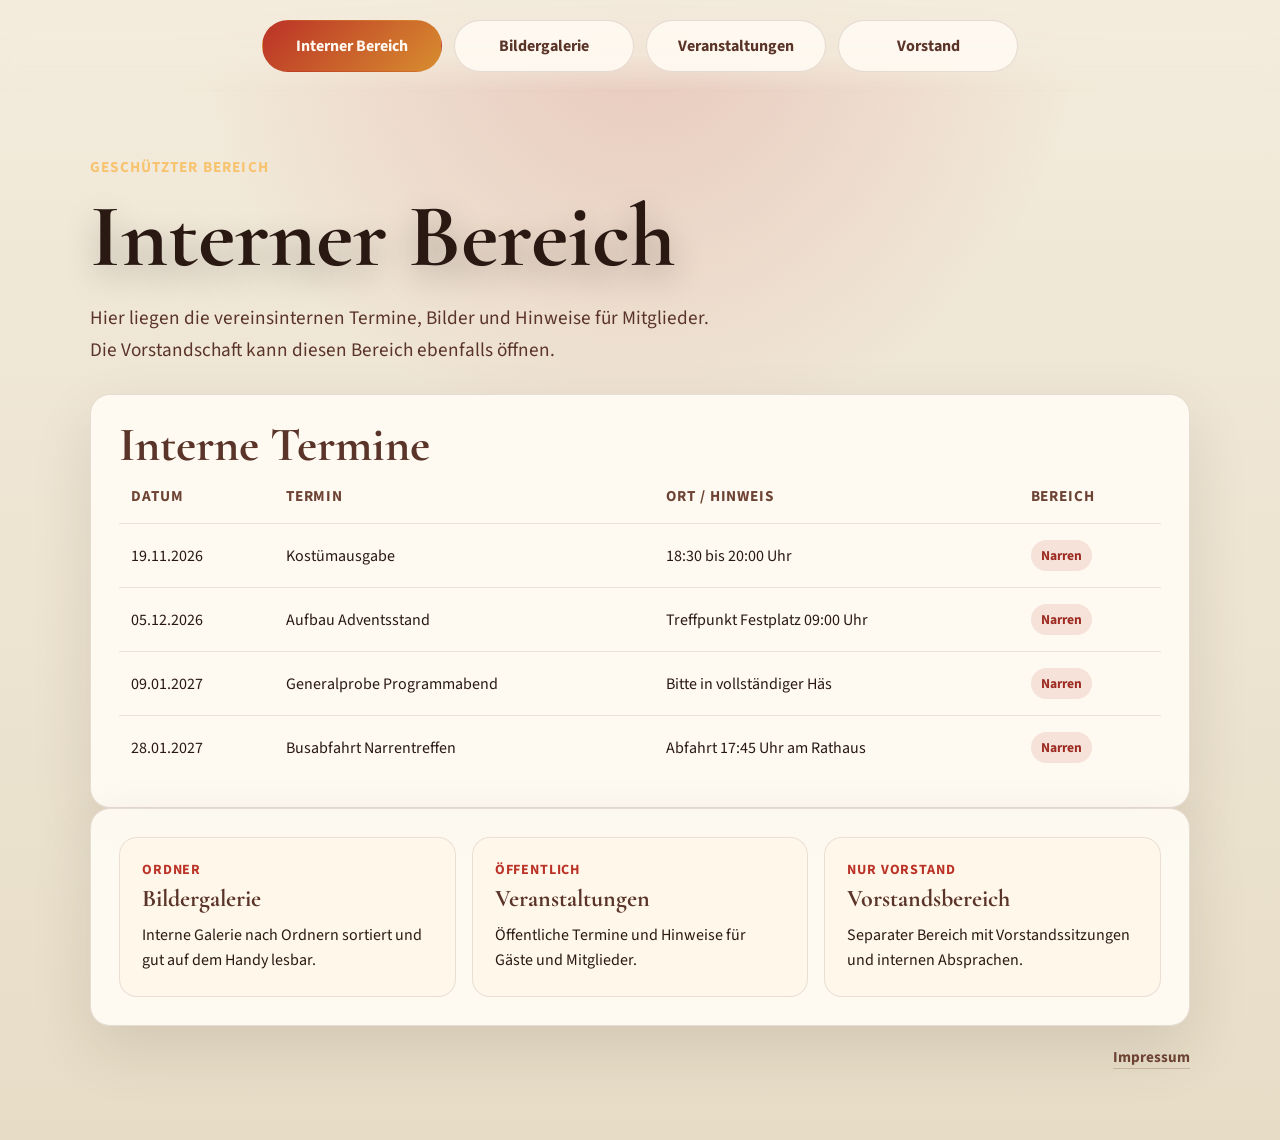
==== intern/index.html @ b7cf4ba6 "Switch site to OVH basic auth areas" ====
<!DOCTYPE html>
<html lang="de">
<head>
    <meta charset="UTF-8">
    <meta name="viewport" content="width=device-width, initial-scale=1.0">
    <title>Interner Bereich | Narrenverein Ezglonker Biesendorf</title>
    <link rel="preconnect" href="https://fonts.googleapis.com">
    <link rel="preconnect" href="https://fonts.gstatic.com" crossorigin>
    <link href="https://fonts.googleapis.com/css2?family=Cormorant+Garamond:wght@500;600;700&amp;family=Source+Sans+3:wght@400;500;600;700&amp;display=swap" rel="stylesheet">
    <link rel="stylesheet" href="../style.css">
</head>
<body class="page-inner">
    <main class="page-shell">
        <section class="page-header">
            <p class="eyebrow">Geschützter Bereich</p>
            <h1>Interner Bereich</h1>
            <p class="lead dark">
                Hier liegen die vereinsinternen Termine, Bilder und Hinweise für
                Mitglieder. Die Vorstandschaft kann diesen Bereich ebenfalls öffnen.
            </p>
        </section>

        <section class="panel">
            <h2>Interne Termine</h2>
            <table class="events-table">
                <thead>
                    <tr>
                        <th>Datum</th>
                        <th>Termin</th>
                        <th>Ort / Hinweis</th>
                        <th>Bereich</th>
                    </tr>
                </thead>
                <tbody>
                    <tr>
                        <td data-label="Datum">19.11.2026</td>
                        <td data-label="Termin">Kostümausgabe</td>
                        <td data-label="Ort / Hinweis">18:30 bis 20:00 Uhr</td>
                        <td data-label="Bereich"><span class="type-pill type-pill--narren">Narren</span></td>
                    </tr>
                    <tr>
                        <td data-label="Datum">05.12.2026</td>
                        <td data-label="Termin">Aufbau Adventsstand</td>
                        <td data-label="Ort / Hinweis">Treffpunkt Festplatz 09:00 Uhr</td>
                        <td data-label="Bereich"><span class="type-pill type-pill--narren">Narren</span></td>
                    </tr>
                    <tr>
                        <td data-label="Datum">09.01.2027</td>
                        <td data-label="Termin">Generalprobe Programmabend</td>
                        <td data-label="Ort / Hinweis">Bitte in vollständiger Häs</td>
                        <td data-label="Bereich"><span class="type-pill type-pill--narren">Narren</span></td>
                    </tr>
                    <tr>
                        <td data-label="Datum">28.01.2027</td>
                        <td data-label="Termin">Busabfahrt Narrentreffen</td>
                        <td data-label="Ort / Hinweis">Abfahrt 17:45 Uhr am Rathaus</td>
                        <td data-label="Bereich"><span class="type-pill type-pill--narren">Narren</span></td>
                    </tr>
                </tbody>
            </table>
        </section>

        <section class="panel access-panel">
            <div class="area-grid">
                <a class="quick-link" href="bildergalerie.html">
                    <p class="link-kicker">Ordner</p>
                    <h3>Bildergalerie</h3>
                    <p>Interne Galerie nach Ordnern sortiert und gut auf dem Handy lesbar.</p>
                </a>
                <a class="quick-link" href="../veranstaltungen.html">
                    <p class="link-kicker">Öffentlich</p>
                    <h3>Veranstaltungen</h3>
                    <p>Öffentliche Termine und Hinweise für Gäste und Mitglieder.</p>
                </a>
                <a class="quick-link" href="../vorstand/">
                    <p class="link-kicker">Nur Vorstand</p>
                    <h3>Vorstandsbereich</h3>
                    <p>Separater Bereich mit Vorstandssitzungen und internen Absprachen.</p>
                </a>
            </div>
        </section>

        <p class="small-footer-link">
            <a href="../impressum.html">Impressum</a>
        </p>
    </main>

    <nav class="navbar" aria-label="Hauptnavigation">
        <a class="active" href="./">Interner Bereich</a>
        <a href="bildergalerie.html">Bildergalerie</a>
        <a href="../veranstaltungen.html">Veranstaltungen</a>
        <a href="../vorstand/">Vorstand</a>
    </nav>
</body>
</html>
---- style.css ----
html,
body {
    width: 100%;
    max-width: 100%;
    overflow-x: hidden;
}

* {
    box-sizing: border-box;
}

body {
    margin: 0;
    min-height: 100vh;
    background: #efe7d5;
    color: #f8f2e8;
    font-family: "Source Sans 3", "Helvetica Neue", sans-serif;
}

body.auth-pending {
    visibility: hidden;
}

a {
    color: inherit;
}

.page-shell {
    position: relative;
    z-index: 1;
    width: min(1100px, calc(100% - 40px));
    margin: 0 auto;
    padding: 132px 0 72px;
}

.page-home .page-shell {
    min-height: calc(100vh - 120px);
    display: flex;
    flex-direction: column;
    justify-content: center;
    align-items: stretch;
}

.background-stage {
    position: fixed;
    inset: 0;
    width: 100vw;
    min-width: 100vw;
    z-index: 0;
    overflow: hidden;
}

.background-layer,
.background-overlay {
    position: absolute;
    inset: 0;
}

.background-layer {
    background-color: #4f1f17;
    background-position: center;
    background-repeat: no-repeat;
    background-size: cover;
    opacity: 0;
    transform: scale(1.04);
    transition: opacity 1.2s ease, transform 6s ease;
}

.background-layer.is-visible {
    opacity: 1;
    transform: scale(1);
}

.background-overlay {
    background:
        linear-gradient(180deg, rgba(36, 15, 12, 0.25), rgba(36, 15, 12, 0.78)),
        linear-gradient(90deg, rgba(15, 7, 5, 0.6), rgba(15, 7, 5, 0.12));
}

.login-page {
    overflow-x: hidden;
}

.login-preview {
    position: relative;
    z-index: 1;
    width: 100vw;
    min-width: 100vw;
    min-height: 100vh;
    filter: blur(16px);
    transform: scale(1.03);
    pointer-events: none;
}

.login-preview::after {
    content: "";
    position: absolute;
    inset: 0;
    background: rgba(12, 5, 4, 0.2);
}

.preview-shell {
    min-height: calc(100vh - 120px);
    display: flex;
    flex-direction: column;
    justify-content: center;
    gap: 28px;
}

.preview-hero,
.preview-panel {
    max-width: 1040px;
}

.preview-card {
    background: rgba(255, 247, 234, 0.96);
}

.navbar-preview {
    position: fixed;
}

.login-stage {
    position: fixed;
    inset: 0;
    width: 100vw;
    min-width: 100vw;
    z-index: 3;
    display: flex;
    align-items: center;
    justify-content: center;
    padding: 24px;
}

.login-modal {
    width: min(540px, 100%);
    background: rgba(255, 252, 245, 0.78);
    box-shadow: 0 32px 100px rgba(15, 7, 5, 0.34);
    backdrop-filter: blur(16px);
}

.login-title {
    font-size: clamp(2.8rem, 8vw, 4.5rem);
    line-height: 0.98;
    color: #5a3428;
}

.hero {
    max-width: 720px;
    padding: 28px 0 64px;
}

.hero-card {
    max-width: 100%;
    padding: 32px;
    border: 1px solid rgba(255, 255, 255, 0.14);
    border-radius: 24px;
    background: rgba(26, 11, 9, 0.34);
    box-shadow: 0 24px 80px rgba(0, 0, 0, 0.22);
    backdrop-filter: blur(10px);
}

.eyebrow {
    margin: 0 0 16px;
    color: #f7c36e;
    font-size: 0.95rem;
    font-weight: 700;
    letter-spacing: 0.08em;
    text-transform: uppercase;
}

.dark-eyebrow,
.dark {
    color: #5a3428;
}

h1,
h2,
h3 {
    margin: 0;
    font-family: "Cormorant Garamond", Georgia, serif;
    line-height: 0.95;
}

h1 {
    font-size: clamp(3.3rem, 7vw, 6.4rem);
    text-shadow: 0 12px 32px rgba(0, 0, 0, 0.28);
}

h2 {
    font-size: clamp(2rem, 4vw, 3rem);
    color: #5a3428;
}

h3 {
    font-size: 1.5rem;
    color: #5a3428;
}

.lead {
    max-width: 620px;
    margin: 24px 0 0;
    font-size: 1.2rem;
    line-height: 1.65;
}

.page-inner {
    color: #2a1913;
    background:
        radial-gradient(circle at top, rgba(183, 40, 39, 0.18), transparent 34%),
        linear-gradient(180deg, #f3ebdc 0%, #e7ddc7 100%);
}

.page-header {
    margin-bottom: 28px;
    padding-top: 24px;
}

.panel {
    padding: 28px;
    border: 1px solid rgba(90, 52, 40, 0.15);
    border-radius: 20px;
    background: rgba(255, 252, 245, 0.92);
    box-shadow: 0 24px 60px rgba(69, 38, 28, 0.12);
}

.intro-panel {
    margin-top: 24px;
}

.events-table {
    width: 100%;
    border-collapse: collapse;
}

.events-table th,
.events-table td {
    padding: 16px 12px;
    border-bottom: 1px solid rgba(90, 52, 40, 0.12);
    text-align: left;
}

.events-table th {
    font-size: 0.95rem;
    color: #6d4334;
    text-transform: uppercase;
    letter-spacing: 0.06em;
}

.events-table tr:last-child td {
    border-bottom: 0;
}

.panel-copy {
    margin: 12px 0 22px;
    color: #5a3428;
    line-height: 1.6;
}

.tab-bar {
    display: flex;
    flex-wrap: wrap;
    gap: 10px;
    margin: 0 0 22px;
}

.tab-button {
    padding: 12px 18px;
    border: 1px solid rgba(90, 52, 40, 0.12);
    border-radius: 999px;
    background: #fff7ea;
    color: #5a3428;
    font: inherit;
    font-weight: 700;
}

.tab-button.active {
    background: linear-gradient(135deg, #bb3227, #d88d2f);
    color: #fff9f1;
    border-color: transparent;
}

.type-pill {
    display: inline-flex;
    align-items: center;
    justify-content: center;
    padding: 6px 10px;
    border-radius: 999px;
    background: rgba(216, 141, 47, 0.18);
    color: #7b4a1f;
    font-size: 0.85rem;
    font-weight: 700;
}

.type-pill--narren {
    background: rgba(187, 50, 39, 0.12);
    color: #9d2d24;
}

.type-pill--board {
    background: rgba(90, 52, 40, 0.12);
    color: #5a3428;
}

.admin-grid {
    display: grid;
    grid-template-columns: repeat(2, minmax(0, 1fr));
    gap: 20px;
}

.admin-users-panel {
    margin-top: 20px;
}

.admin-user-list {
    display: grid;
    gap: 16px;
}

.admin-card {
    padding: 20px;
    border-radius: 18px;
    background: #fff7ea;
    border: 1px solid rgba(90, 52, 40, 0.12);
}

.admin-card-header {
    display: flex;
    justify-content: space-between;
    gap: 16px;
    margin-bottom: 16px;
}

.admin-subline {
    margin: 8px 0 0;
    color: #6d4334;
    font-weight: 600;
}

.admin-group-wrap,
.group-option-list {
    display: grid;
    gap: 10px;
}

.group-fieldset {
    margin: 0;
    padding: 14px 16px 16px;
    border: 1px solid rgba(90, 52, 40, 0.12);
    border-radius: 16px;
}

.group-fieldset legend {
    padding: 0 6px;
    color: #6d4334;
    font-weight: 700;
}

.checkbox-row {
    display: flex;
    align-items: center;
    gap: 12px;
    color: #5a3428;
    font-weight: 600;
}

.checkbox-row input {
    width: auto;
    margin: 0;
}

.admin-badge {
    background: rgba(90, 52, 40, 0.9);
}

.status-row {
    display: flex;
    align-items: flex-start;
    justify-content: flex-end;
}

.status-chip {
    display: inline-flex;
    align-items: center;
    padding: 8px 12px;
    border-radius: 999px;
    background: rgba(45, 107, 60, 0.12);
    color: #2d6b3c;
    font-size: 0.85rem;
    font-weight: 700;
}

.status-chip--warn {
    background: rgba(216, 141, 47, 0.18);
    color: #8c5c16;
}

.login-message.is-error {
    color: #bb3227;
}

.login-message.is-success {
    color: #2d6b3c;
}

.login-form {
    display: grid;
    gap: 18px;
}

.form-actions {
    display: flex;
    flex-wrap: wrap;
    gap: 12px;
}

.password-change-box {
    margin-top: 24px;
    padding-top: 24px;
    border-top: 1px solid rgba(90, 52, 40, 0.12);
}

.login-form label {
    display: grid;
    gap: 8px;
    font-weight: 600;
    color: #5a3428;
}

input {
    width: 100%;
    padding: 14px 16px;
    border: 1px solid rgba(90, 52, 40, 0.2);
    border-radius: 12px;
    font: inherit;
    background: #fffdf9;
}

input:focus {
    outline: 2px solid rgba(187, 50, 39, 0.25);
    border-color: #bb3227;
}

button,
.button-link {
    border: 0;
    border-radius: 999px;
    padding: 14px 20px;
    background: linear-gradient(135deg, #bb3227, #d88d2f);
    color: #fff7ef;
    font: inherit;
    font-weight: 700;
    text-decoration: none;
    display: inline-flex;
    align-items: center;
    justify-content: center;
    cursor: pointer;
}

.secondary-button {
    background: #5a3428;
}

.login-message {
    min-height: 1.4em;
    margin: 0;
    font-weight: 600;
    color: #bb3227;
}

.is-hidden {
    display: none;
}

.member-panel {
    margin-top: 20px;
}

.info-panel {
    margin-top: 20px;
}

.member-header {
    display: flex;
    align-items: center;
    justify-content: space-between;
    gap: 16px;
    margin-bottom: 24px;
}

.member-header--hero {
    align-items: flex-start;
}

.page-actions {
    display: flex;
    flex-wrap: wrap;
    align-items: center;
    justify-content: flex-end;
    gap: 12px;
}

.badge {
    margin: 0;
    padding: 12px 16px;
    border-radius: 999px;
    background: rgba(255, 255, 255, 0.12);
    color: #fff9f1;
    font-weight: 700;
}

.member-grid {
    display: grid;
    grid-template-columns: repeat(2, minmax(0, 1fr));
    gap: 16px;
}

.quick-grid {
    display: grid;
    grid-template-columns: repeat(2, minmax(0, 1fr));
    gap: 16px;
}

.area-grid {
    display: grid;
    grid-template-columns: repeat(3, minmax(0, 1fr));
    gap: 16px;
}

.quick-link {
    display: block;
    padding: 22px;
    border-radius: 18px;
    background: #fff7ea;
    border: 1px solid rgba(90, 52, 40, 0.12);
    text-decoration: none;
    color: #2a1913;
    transition: transform 0.2s ease, box-shadow 0.2s ease;
}

.quick-link:hover {
    transform: translateY(-2px);
    box-shadow: 0 18px 36px rgba(69, 38, 28, 0.12);
}

.quick-link h3 {
    margin-top: 8px;
}

.quick-link p:last-child {
    margin: 12px 0 0;
    line-height: 1.6;
}

.small-footer-link {
    margin: 20px 0 0;
    text-align: right;
}

.small-footer-link--center {
    text-align: center;
}

.small-footer-link a {
    color: #6d4334;
    font-size: 0.95rem;
    font-weight: 700;
    text-decoration: none;
    border-bottom: 1px solid rgba(109, 67, 52, 0.25);
}

.small-footer-link a:hover {
    color: #bb3227;
    border-bottom-color: rgba(187, 50, 39, 0.45);
}

.small-footer-link a[aria-current="page"] {
    color: #6d4334;
    border-bottom-color: transparent;
    cursor: default;
}

.security-note {
    margin-top: 20px;
    padding: 16px 18px;
    border-radius: 16px;
    background: rgba(255, 247, 234, 0.78);
    border: 1px solid rgba(90, 52, 40, 0.12);
    color: #5a3428;
    line-height: 1.6;
}

.link-kicker {
    margin: 0;
    color: #bb3227;
    font-size: 0.88rem;
    font-weight: 700;
    text-transform: uppercase;
    letter-spacing: 0.06em;
}

.member-card {
    padding: 20px;
    border-radius: 18px;
    background: #fff7ea;
    border: 1px solid rgba(90, 52, 40, 0.12);
}

.member-card p {
    margin: 12px 0 0;
    line-height: 1.6;
}

.navbar {
    position: fixed;
    left: 0;
    right: 0;
    top: 0;
    z-index: 2;
    display: flex;
    justify-content: center;
    gap: 12px;
    padding: 20px;
    background:
        linear-gradient(180deg, rgba(22, 11, 9, 0.92), rgba(22, 11, 9, 0.58) 60%, rgba(22, 11, 9, 0)),
        transparent;
    backdrop-filter: blur(10px);
}

.page-inner .navbar {
    background:
        linear-gradient(180deg, rgba(243, 235, 220, 0.96), rgba(243, 235, 220, 0.82) 60%, rgba(243, 235, 220, 0)),
        transparent;
}

.navbar a {
    display: inline-flex;
    align-items: center;
    justify-content: center;
    min-width: 180px;
    padding: 14px 18px;
    border: 1px solid rgba(255, 255, 255, 0.18);
    border-radius: 999px;
    background: rgba(255, 255, 255, 0.12);
    color: #fff9f1;
    text-decoration: none;
    font-weight: 700;
}

.page-inner .navbar a {
    border-color: rgba(90, 52, 40, 0.15);
    background: rgba(255, 250, 242, 0.9);
    color: #5a3428;
}

.navbar a.active {
    background: linear-gradient(135deg, #bb3227, #d88d2f);
    border-color: transparent;
    color: #fff9f1;
}

.folder-grid {
    display: grid;
    gap: 18px;
}

.folder-card {
    border: 1px solid rgba(90, 52, 40, 0.12);
    border-radius: 18px;
    background: #fff7ea;
    overflow: hidden;
}

.folder-card summary {
    display: flex;
    align-items: center;
    justify-content: space-between;
    gap: 18px;
    padding: 20px;
    cursor: pointer;
    list-style: none;
}

.folder-card summary::-webkit-details-marker {
    display: none;
}

.folder-card[open] summary {
    border-bottom: 1px solid rgba(90, 52, 40, 0.12);
}

.folder-card .panel-copy {
    margin: 0;
    padding: 18px 20px 0;
}

.folder-meta {
    white-space: nowrap;
    color: #6d4334;
    font-weight: 700;
}

.thumb-grid {
    display: grid;
    grid-template-columns: repeat(3, minmax(0, 1fr));
    gap: 14px;
    padding: 20px;
}

.thumb-card {
    margin: 0;
    min-height: 140px;
    padding: 16px;
    display: flex;
    align-items: flex-end;
    border-radius: 16px;
    color: #fffdf8;
    font-weight: 700;
    background: linear-gradient(135deg, #824126, #d88d2f);
}

.thumb-card span {
    display: inline-block;
    padding: 8px 10px;
    border-radius: 12px;
    background: rgba(15, 7, 5, 0.36);
}

.thumb-card--gold {
    background: linear-gradient(135deg, #b45b12, #d8a83a);
}

.thumb-card--ember {
    background: linear-gradient(135deg, #7d1f1f, #ca5f39);
}

.thumb-card--forest {
    background: linear-gradient(135deg, #35553d, #6f9258);
}

.thumb-card--berry {
    background: linear-gradient(135deg, #6f244b, #bf4d67);
}

.placeholder-note {
    margin-bottom: 20px;
    padding: 16px 18px;
    border-radius: 16px;
    background: rgba(187, 50, 39, 0.08);
    color: #6d4334;
    font-weight: 600;
}

.meta-list {
    display: grid;
    gap: 16px;
    margin: 0;
}

.meta-list div {
    padding: 18px;
    border: 1px solid rgba(90, 52, 40, 0.12);
    border-radius: 16px;
    background: #fff7ea;
}

.meta-list dt {
    margin-bottom: 8px;
    color: #6d4334;
    font-weight: 700;
}

.meta-list dd {
    margin: 0;
    color: #2a1913;
    line-height: 1.6;
}

@media (max-width: 900px) {
    .events-table {
        display: block;
        overflow-x: auto;
    }

    .member-grid {
        grid-template-columns: 1fr;
    }

    .quick-grid,
    .area-grid,
    .thumb-grid,
    .admin-grid {
        grid-template-columns: 1fr;
    }

    .small-footer-link {
        text-align: left;
    }
}

@media (max-width: 720px) {
    .page-shell {
        width: min(100% - 28px, 1000px);
        padding: 126px 0 48px;
    }

    .hero {
        padding-bottom: 24px;
    }

    h1 {
        font-size: clamp(2.8rem, 12vw, 4.2rem);
    }

    .lead {
        font-size: 1.05rem;
    }

    .panel {
        padding: 22px;
        border-radius: 18px;
    }

    .member-header {
        align-items: flex-start;
        flex-direction: column;
    }

    .navbar {
        flex-wrap: wrap;
        gap: 10px;
        padding: 14px;
    }

    .navbar a {
        min-width: 0;
        flex: 1 1 calc(50% - 10px);
        padding: 12px 14px;
    }

    .hero-card {
        padding: 24px;
    }

    .login-stage {
        align-items: flex-end;
        padding: 18px;
    }

    .login-modal {
        padding: 22px;
    }

    .login-preview {
        filter: blur(12px);
    }

    .page-actions {
        justify-content: flex-start;
    }

    .badge,
    button,
    .button-link {
        width: 100%;
    }

    .events-table,
    .events-table tbody,
    .events-table tr,
    .events-table td {
        display: block;
        width: 100%;
    }

    .events-table thead {
        display: none;
    }

    .events-table tr {
        margin-bottom: 14px;
        padding: 16px;
        border-radius: 16px;
        background: #fff7ea;
        border: 1px solid rgba(90, 52, 40, 0.12);
    }

    .events-table td {
        padding: 8px 0;
        border: 0;
    }

    .events-table td::before {
        content: attr(data-label);
        display: block;
        margin-bottom: 4px;
        color: #6d4334;
        font-size: 0.82rem;
        font-weight: 700;
        text-transform: uppercase;
        letter-spacing: 0.05em;
    }

    .folder-card summary {
        align-items: flex-start;
        flex-direction: column;
    }
}
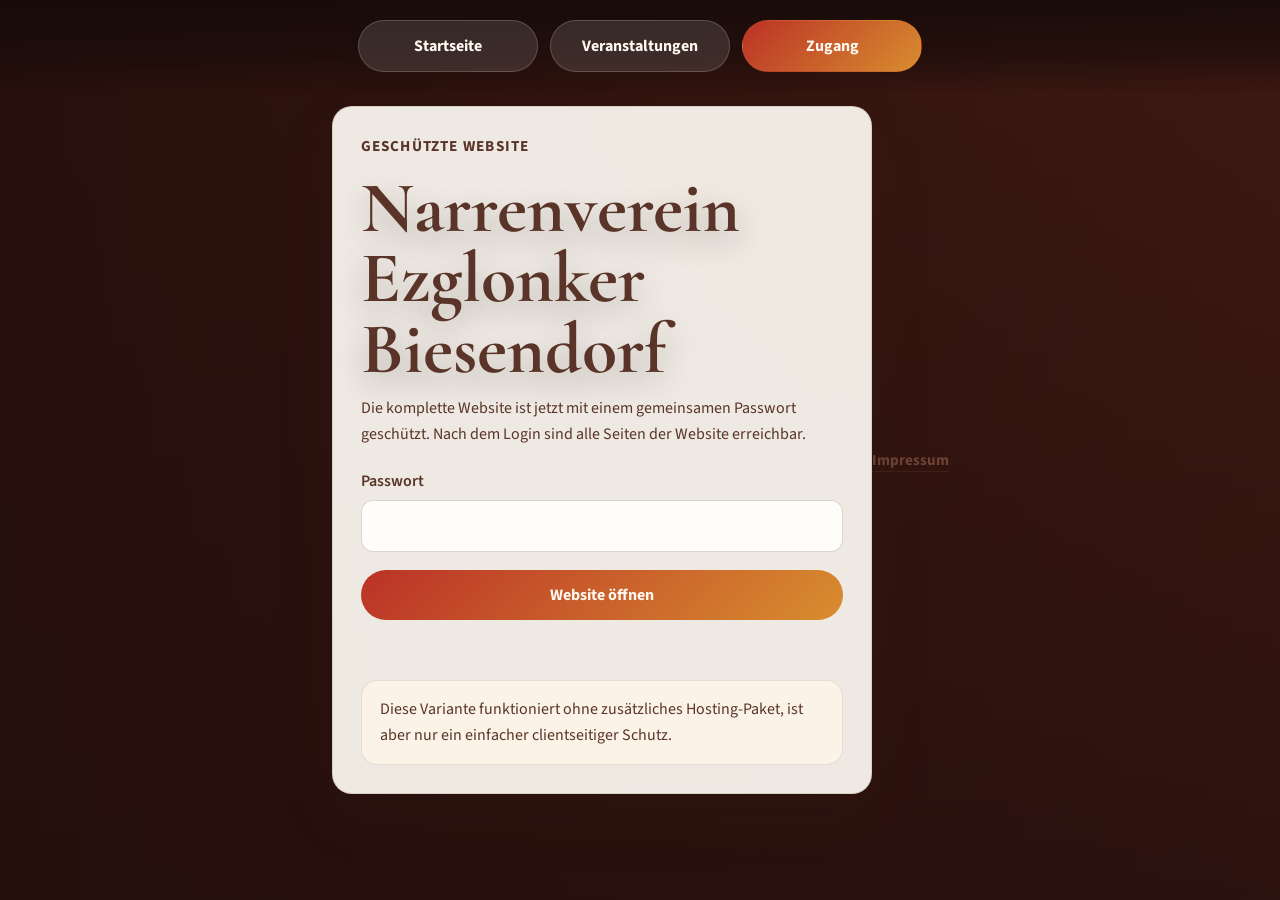
==== commit 2dc7d202: "Use site login without OVH hosting extras" ====
--- a/intern/index.html
+++ b/intern/index.html
@@ -9,7 +9,7 @@
     <link href="https://fonts.googleapis.com/css2?family=Cormorant+Garamond:wght@500;600;700&amp;family=Source+Sans+3:wght@400;500;600;700&amp;display=swap" rel="stylesheet">
     <link rel="stylesheet" href="../style.css">
 </head>
-<body class="page-inner">
+<body class="page-inner auth-pending">
     <main class="page-shell">
         <section class="page-header">
             <p class="eyebrow">Geschützter Bereich</p>
@@ -34,25 +34,25 @@
                 <tbody>
                     <tr>
                         <td data-label="Datum">19.11.2026</td>
-                        <td data-label="Termin">Kostümausgabe</td>
+                        <td data-label="Termin">Testtermin</td>
                         <td data-label="Ort / Hinweis">18:30 bis 20:00 Uhr</td>
                         <td data-label="Bereich"><span class="type-pill type-pill--narren">Narren</span></td>
                     </tr>
                     <tr>
                         <td data-label="Datum">05.12.2026</td>
-                        <td data-label="Termin">Aufbau Adventsstand</td>
+                        <td data-label="Termin">Testtermin</td>
                         <td data-label="Ort / Hinweis">Treffpunkt Festplatz 09:00 Uhr</td>
                         <td data-label="Bereich"><span class="type-pill type-pill--narren">Narren</span></td>
                     </tr>
                     <tr>
                         <td data-label="Datum">09.01.2027</td>
-                        <td data-label="Termin">Generalprobe Programmabend</td>
+                        <td data-label="Termin">Testtermin</td>
                         <td data-label="Ort / Hinweis">Bitte in vollständiger Häs</td>
                         <td data-label="Bereich"><span class="type-pill type-pill--narren">Narren</span></td>
                     </tr>
                     <tr>
                         <td data-label="Datum">28.01.2027</td>
-                        <td data-label="Termin">Busabfahrt Narrentreffen</td>
+                        <td data-label="Termin">Testtermin</td>
                         <td data-label="Ort / Hinweis">Abfahrt 17:45 Uhr am Rathaus</td>
                         <td data-label="Bereich"><span class="type-pill type-pill--narren">Narren</span></td>
                     </tr>
@@ -91,5 +91,6 @@
         <a href="../veranstaltungen.html">Veranstaltungen</a>
         <a href="../vorstand/">Vorstand</a>
     </nav>
+    <script src="../auth.js"></script>
 </body>
 </html>
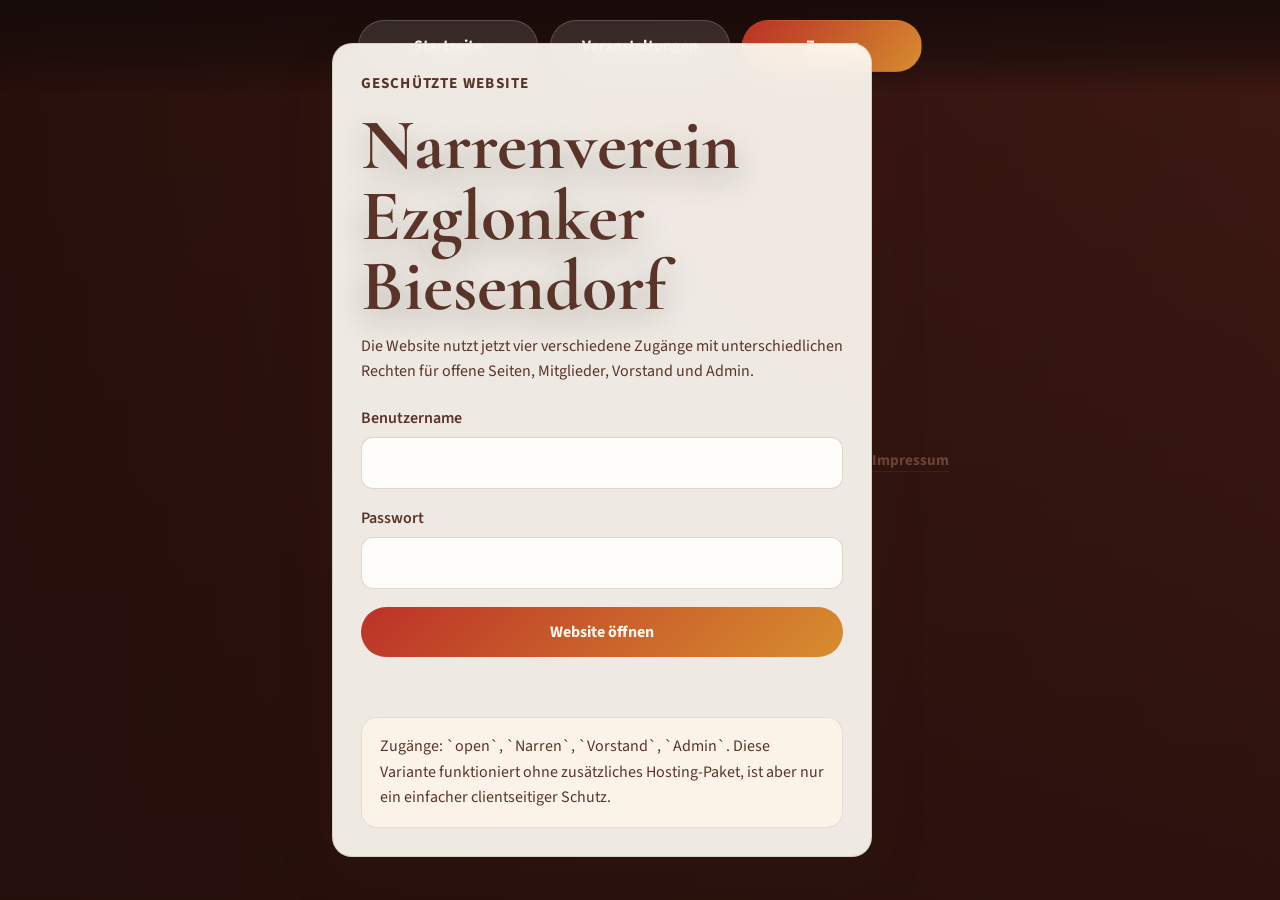
==== commit 58be8ab0: "Add role-based website logins" ====
--- a/intern/index.html
+++ b/intern/index.html
@@ -33,27 +33,27 @@
                 </thead>
                 <tbody>
                     <tr>
-                        <td data-label="Datum">19.11.2026</td>
+                        <td data-label="Datum">1.1.27</td>
                         <td data-label="Termin">Testtermin</td>
-                        <td data-label="Ort / Hinweis">18:30 bis 20:00 Uhr</td>
+                        <td data-label="Ort / Hinweis">Biesendorf</td>
                         <td data-label="Bereich"><span class="type-pill type-pill--narren">Narren</span></td>
                     </tr>
                     <tr>
-                        <td data-label="Datum">05.12.2026</td>
+                        <td data-label="Datum">1.1.27</td>
                         <td data-label="Termin">Testtermin</td>
-                        <td data-label="Ort / Hinweis">Treffpunkt Festplatz 09:00 Uhr</td>
+                        <td data-label="Ort / Hinweis">Biesendorf</td>
                         <td data-label="Bereich"><span class="type-pill type-pill--narren">Narren</span></td>
                     </tr>
                     <tr>
-                        <td data-label="Datum">09.01.2027</td>
+                        <td data-label="Datum">1.1.27</td>
                         <td data-label="Termin">Testtermin</td>
-                        <td data-label="Ort / Hinweis">Bitte in vollständiger Häs</td>
+                        <td data-label="Ort / Hinweis">Biesendorf</td>
                         <td data-label="Bereich"><span class="type-pill type-pill--narren">Narren</span></td>
                     </tr>
                     <tr>
-                        <td data-label="Datum">28.01.2027</td>
+                        <td data-label="Datum">1.1.27</td>
                         <td data-label="Termin">Testtermin</td>
-                        <td data-label="Ort / Hinweis">Abfahrt 17:45 Uhr am Rathaus</td>
+                        <td data-label="Ort / Hinweis">Biesendorf</td>
                         <td data-label="Bereich"><span class="type-pill type-pill--narren">Narren</span></td>
                     </tr>
                 </tbody>
@@ -72,7 +72,7 @@
                     <h3>Veranstaltungen</h3>
                     <p>Öffentliche Termine und Hinweise für Gäste und Mitglieder.</p>
                 </a>
-                <a class="quick-link" href="../vorstand/">
+                <a class="quick-link is-hidden" data-min-role="vorstand" href="../vorstand/">
                     <p class="link-kicker">Nur Vorstand</p>
                     <h3>Vorstandsbereich</h3>
                     <p>Separater Bereich mit Vorstandssitzungen und internen Absprachen.</p>
@@ -89,7 +89,8 @@
         <a class="active" href="./">Interner Bereich</a>
         <a href="bildergalerie.html">Bildergalerie</a>
         <a href="../veranstaltungen.html">Veranstaltungen</a>
-        <a href="../vorstand/">Vorstand</a>
+        <a class="is-hidden" data-min-role="vorstand" href="../vorstand/">Vorstand</a>
+        <button type="button" class="secondary-button nav-logout" data-logout-button>Abmelden</button>
     </nav>
     <script src="../auth.js"></script>
 </body>
--- a/style.css
+++ b/style.css
@@ -555,6 +555,14 @@
 .small-footer-link {
     margin: 20px 0 0;
     text-align: right;
+}
+
+.footer-actions {
+    display: flex;
+    align-items: center;
+    justify-content: space-between;
+    gap: 16px;
+    margin-top: 20px;
 }
 
 .small-footer-link--center {
@@ -647,6 +655,11 @@
     font-weight: 700;
 }
 
+.nav-logout {
+    min-width: 180px;
+    padding: 14px 18px;
+}
+
 .page-inner .navbar a {
     border-color: rgba(90, 52, 40, 0.15);
     background: rgba(255, 250, 242, 0.9);
@@ -795,6 +808,11 @@
 
     .small-footer-link {
         text-align: left;
+    }
+
+    .footer-actions {
+        flex-direction: column;
+        align-items: stretch;
     }
 }
 
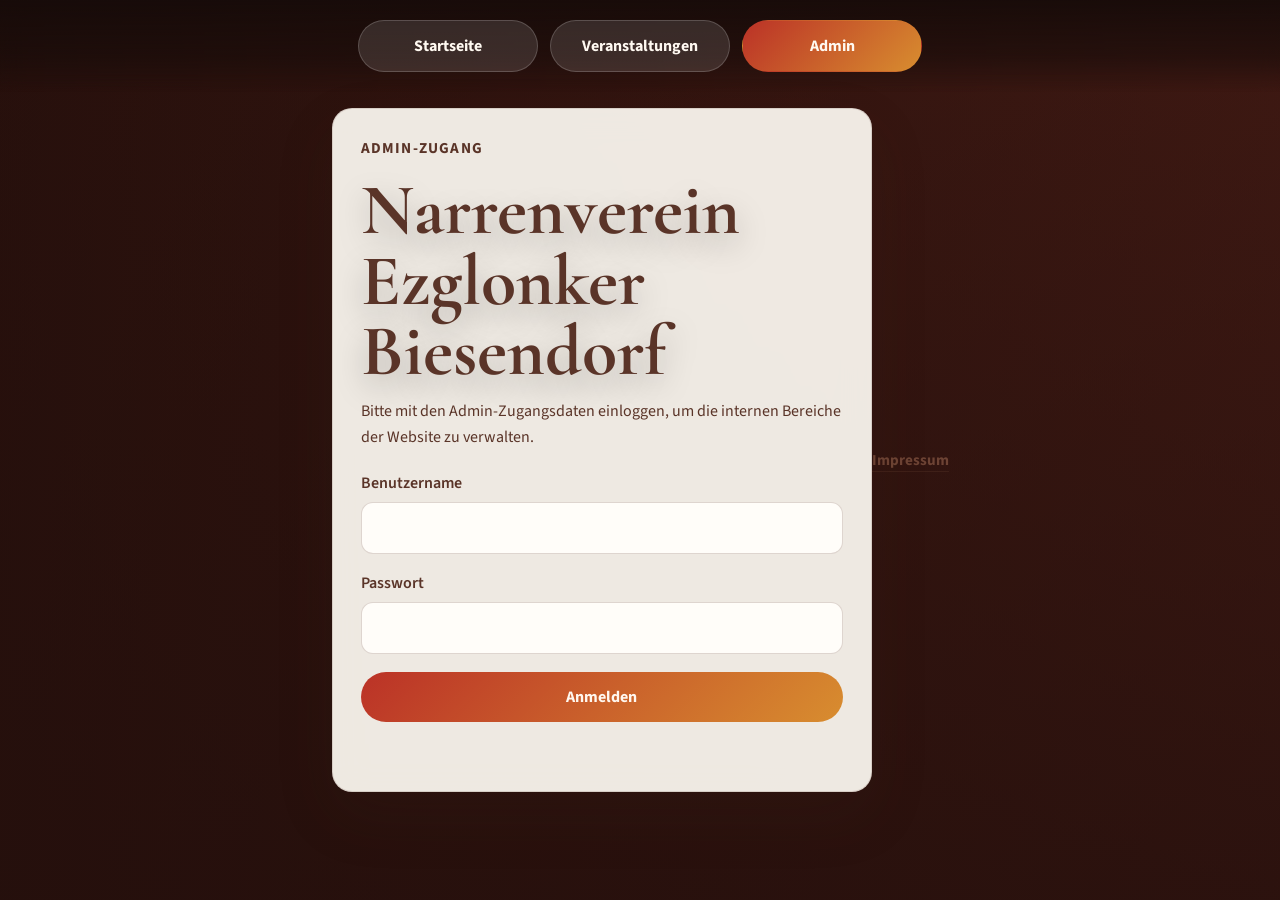
==== commit 3c47ce06: "Make public site accessible without login" ====
--- a/intern/index.html
+++ b/intern/index.html
@@ -16,7 +16,7 @@
             <h1>Interner Bereich</h1>
             <p class="lead dark">
                 Hier liegen die vereinsinternen Termine, Bilder und Hinweise für
-                Mitglieder. Die Vorstandschaft kann diesen Bereich ebenfalls öffnen.
+                Mitglieder. Dieser Bereich wird vom Admin verwaltet.
             </p>
         </section>
 
@@ -62,7 +62,7 @@
 
         <section class="panel access-panel">
             <div class="area-grid">
-                <a class="quick-link" href="bildergalerie.html">
+                <a class="quick-link is-hidden" data-admin-only href="bildergalerie.html">
                     <p class="link-kicker">Ordner</p>
                     <h3>Bildergalerie</h3>
                     <p>Interne Galerie nach Ordnern sortiert und gut auf dem Handy lesbar.</p>
@@ -72,8 +72,8 @@
                     <h3>Veranstaltungen</h3>
                     <p>Öffentliche Termine und Hinweise für Gäste und Mitglieder.</p>
                 </a>
-                <a class="quick-link is-hidden" data-min-role="vorstand" href="../vorstand/">
-                    <p class="link-kicker">Nur Vorstand</p>
+                <a class="quick-link is-hidden" data-admin-only href="../vorstand/">
+                    <p class="link-kicker">Administration</p>
                     <h3>Vorstandsbereich</h3>
                     <p>Separater Bereich mit Vorstandssitzungen und internen Absprachen.</p>
                 </a>
@@ -87,9 +87,9 @@
 
     <nav class="navbar" aria-label="Hauptnavigation">
         <a class="active" href="./">Interner Bereich</a>
-        <a href="bildergalerie.html">Bildergalerie</a>
+        <a class="is-hidden" data-admin-only href="bildergalerie.html">Bildergalerie</a>
         <a href="../veranstaltungen.html">Veranstaltungen</a>
-        <a class="is-hidden" data-min-role="vorstand" href="../vorstand/">Vorstand</a>
+        <a class="is-hidden" data-admin-only href="../vorstand/">Vorstand</a>
         <button type="button" class="secondary-button nav-logout" data-logout-button>Abmelden</button>
     </nav>
     <script src="../auth.js"></script>
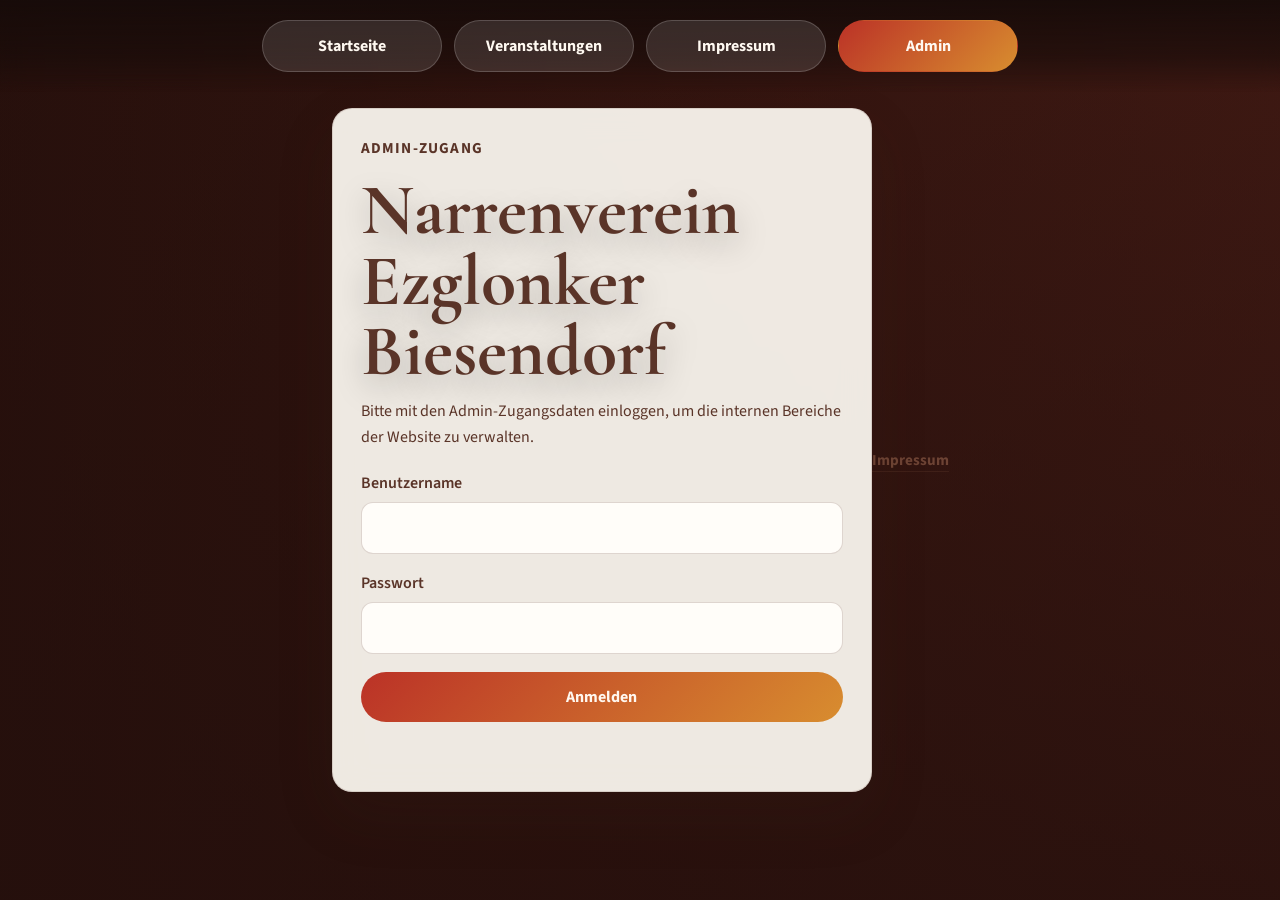
==== commit d10d47d3: "Unify admin navigation across pages" ====
--- a/intern/index.html
+++ b/intern/index.html
@@ -86,10 +86,12 @@
     </main>
 
     <nav class="navbar" aria-label="Hauptnavigation">
+        <a href="../index.html">Startseite</a>
+        <a href="../veranstaltungen.html">Veranstaltungen</a>
         <a class="active" href="./">Interner Bereich</a>
-        <a class="is-hidden" data-admin-only href="bildergalerie.html">Bildergalerie</a>
-        <a href="../veranstaltungen.html">Veranstaltungen</a>
-        <a class="is-hidden" data-admin-only href="../vorstand/">Vorstand</a>
+        <a href="bildergalerie.html">Bildergalerie</a>
+        <a href="../vorstand/">Vorstand</a>
+        <a href="../impressum.html">Impressum</a>
         <button type="button" class="secondary-button nav-logout" data-logout-button>Abmelden</button>
     </nav>
     <script src="../auth.js"></script>
--- a/style.css
+++ b/style.css
@@ -132,6 +132,10 @@
     padding: 24px;
 }
 
+.login-page .navbar {
+    z-index: 4;
+}
+
 .login-modal {
     width: min(540px, 100%);
     background: rgba(255, 252, 245, 0.78);
@@ -202,6 +206,34 @@
     margin: 24px 0 0;
     font-size: 1.2rem;
     line-height: 1.65;
+}
+
+.build-notice {
+    margin: 0 0 18px;
+    padding: 16px 20px;
+    border: 3px solid #f7c36e;
+    background: rgba(0, 0, 0, 0.24);
+    color: #f7c36e;
+    display: flex;
+    align-items: center;
+    justify-content: center;
+    flex-wrap: wrap;
+    gap: 8px 16px;
+    font-family: "Cormorant Garamond", Georgia, serif;
+    font-size: clamp(2.5rem, 5.5vw, 5.4rem);
+    font-weight: 700;
+    line-height: 0.95;
+    text-shadow: 0 12px 32px rgba(0, 0, 0, 0.28);
+}
+
+.build-notice__icon {
+    flex: 0 0 auto;
+    font-family: "Source Sans 3", sans-serif;
+    font-size: clamp(1.5rem, 3vw, 2.5rem);
+}
+
+.build-notice > span:not(.build-notice__icon) {
+    text-align: center;
 }
 
 .page-inner {
@@ -626,6 +658,7 @@
     top: 0;
     z-index: 2;
     display: flex;
+    flex-wrap: wrap;
     justify-content: center;
     gap: 12px;
     padding: 20px;
@@ -633,6 +666,12 @@
         linear-gradient(180deg, rgba(22, 11, 9, 0.92), rgba(22, 11, 9, 0.58) 60%, rgba(22, 11, 9, 0)),
         transparent;
     backdrop-filter: blur(10px);
+}
+
+@media (max-width: 1100px) {
+    .page-shell {
+        padding-top: 172px;
+    }
 }
 
 .page-inner .navbar {
@@ -819,7 +858,7 @@
 @media (max-width: 720px) {
     .page-shell {
         width: min(100% - 28px, 1000px);
-        padding: 126px 0 48px;
+        padding: 340px 0 48px;
     }
 
     .hero {
